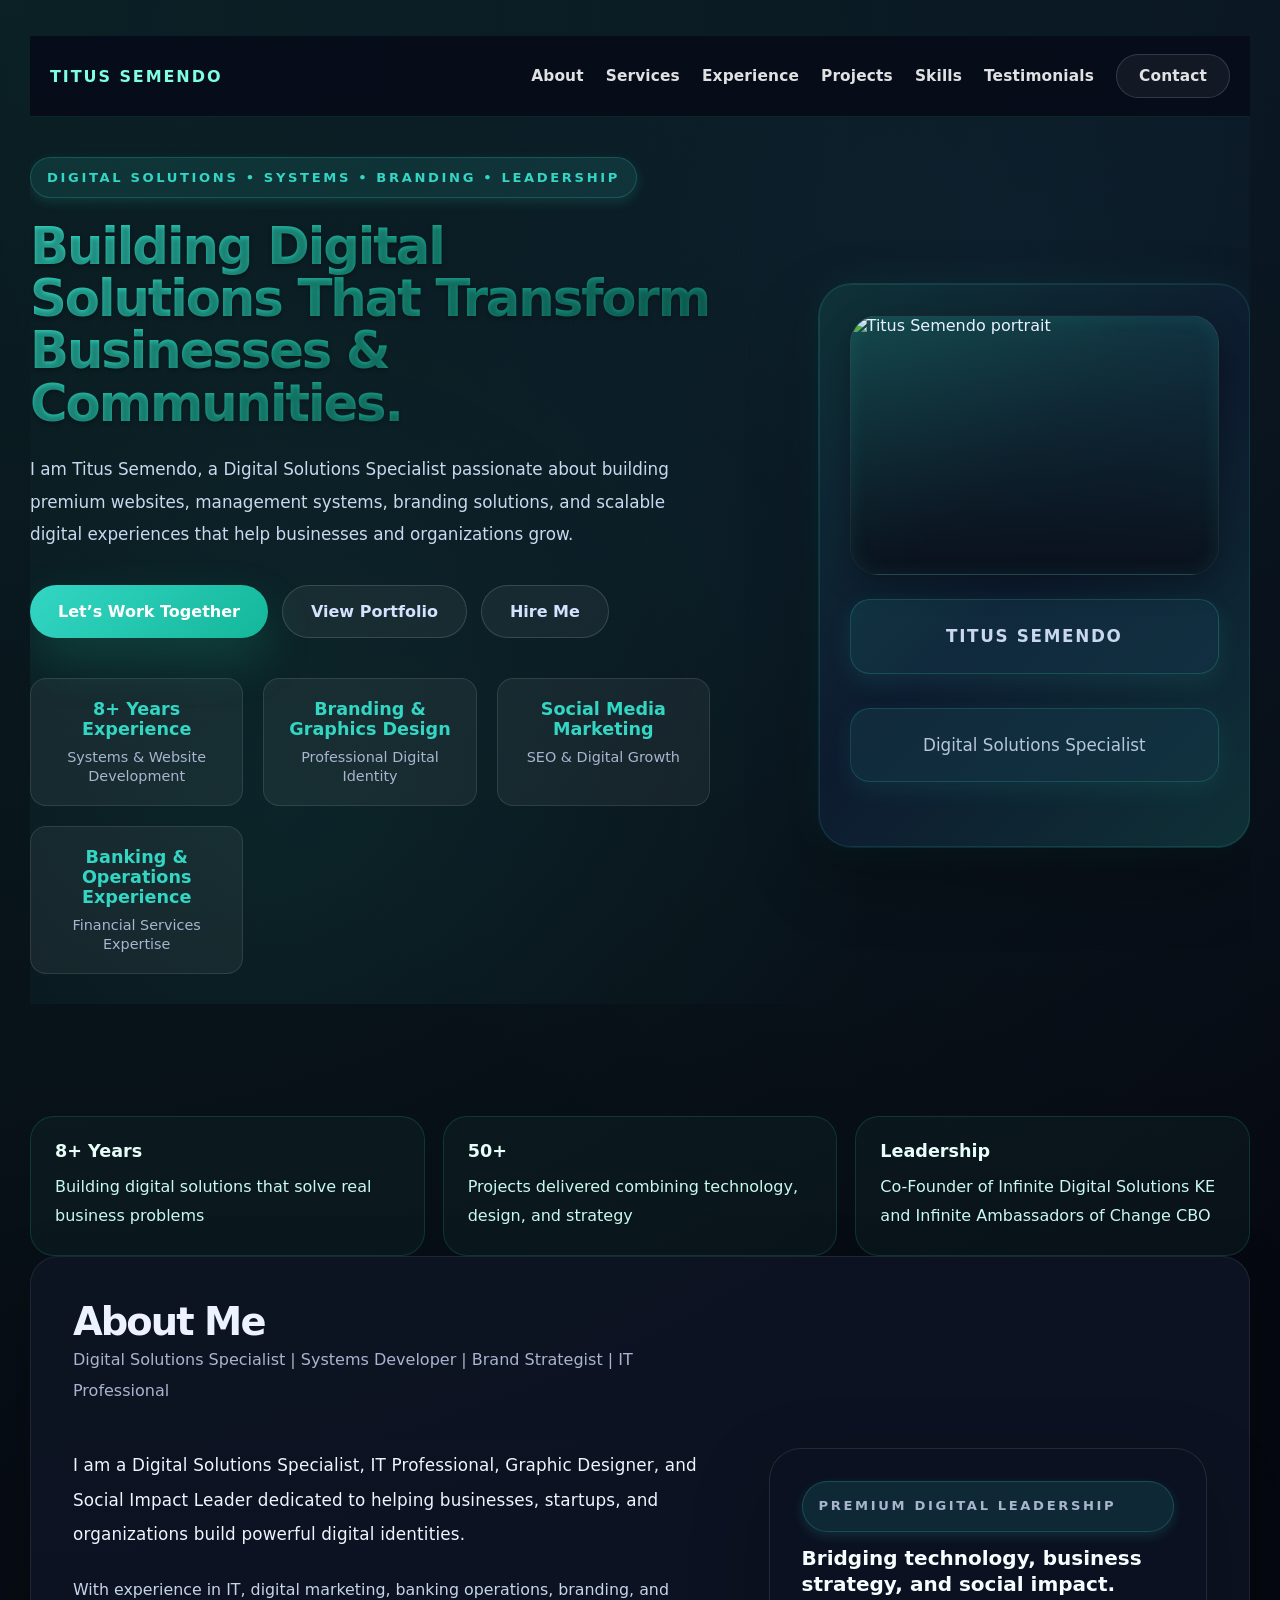
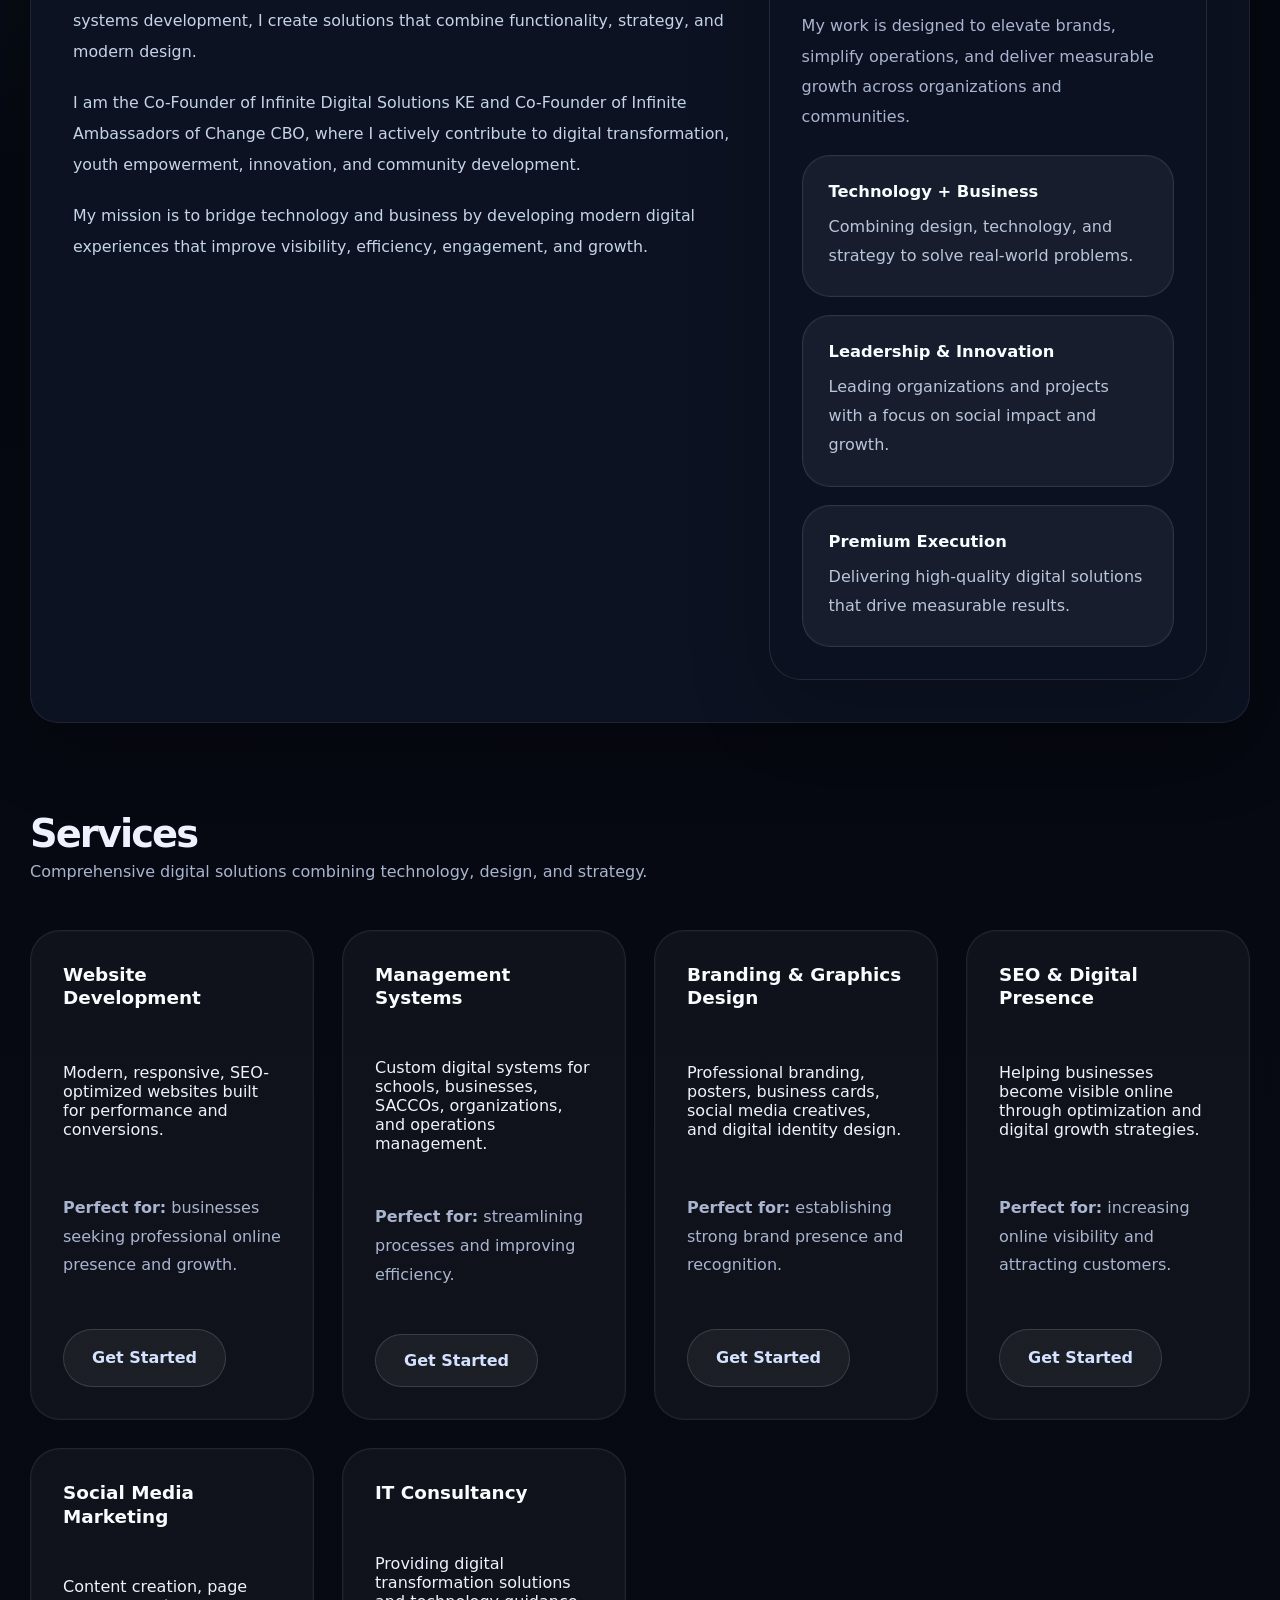
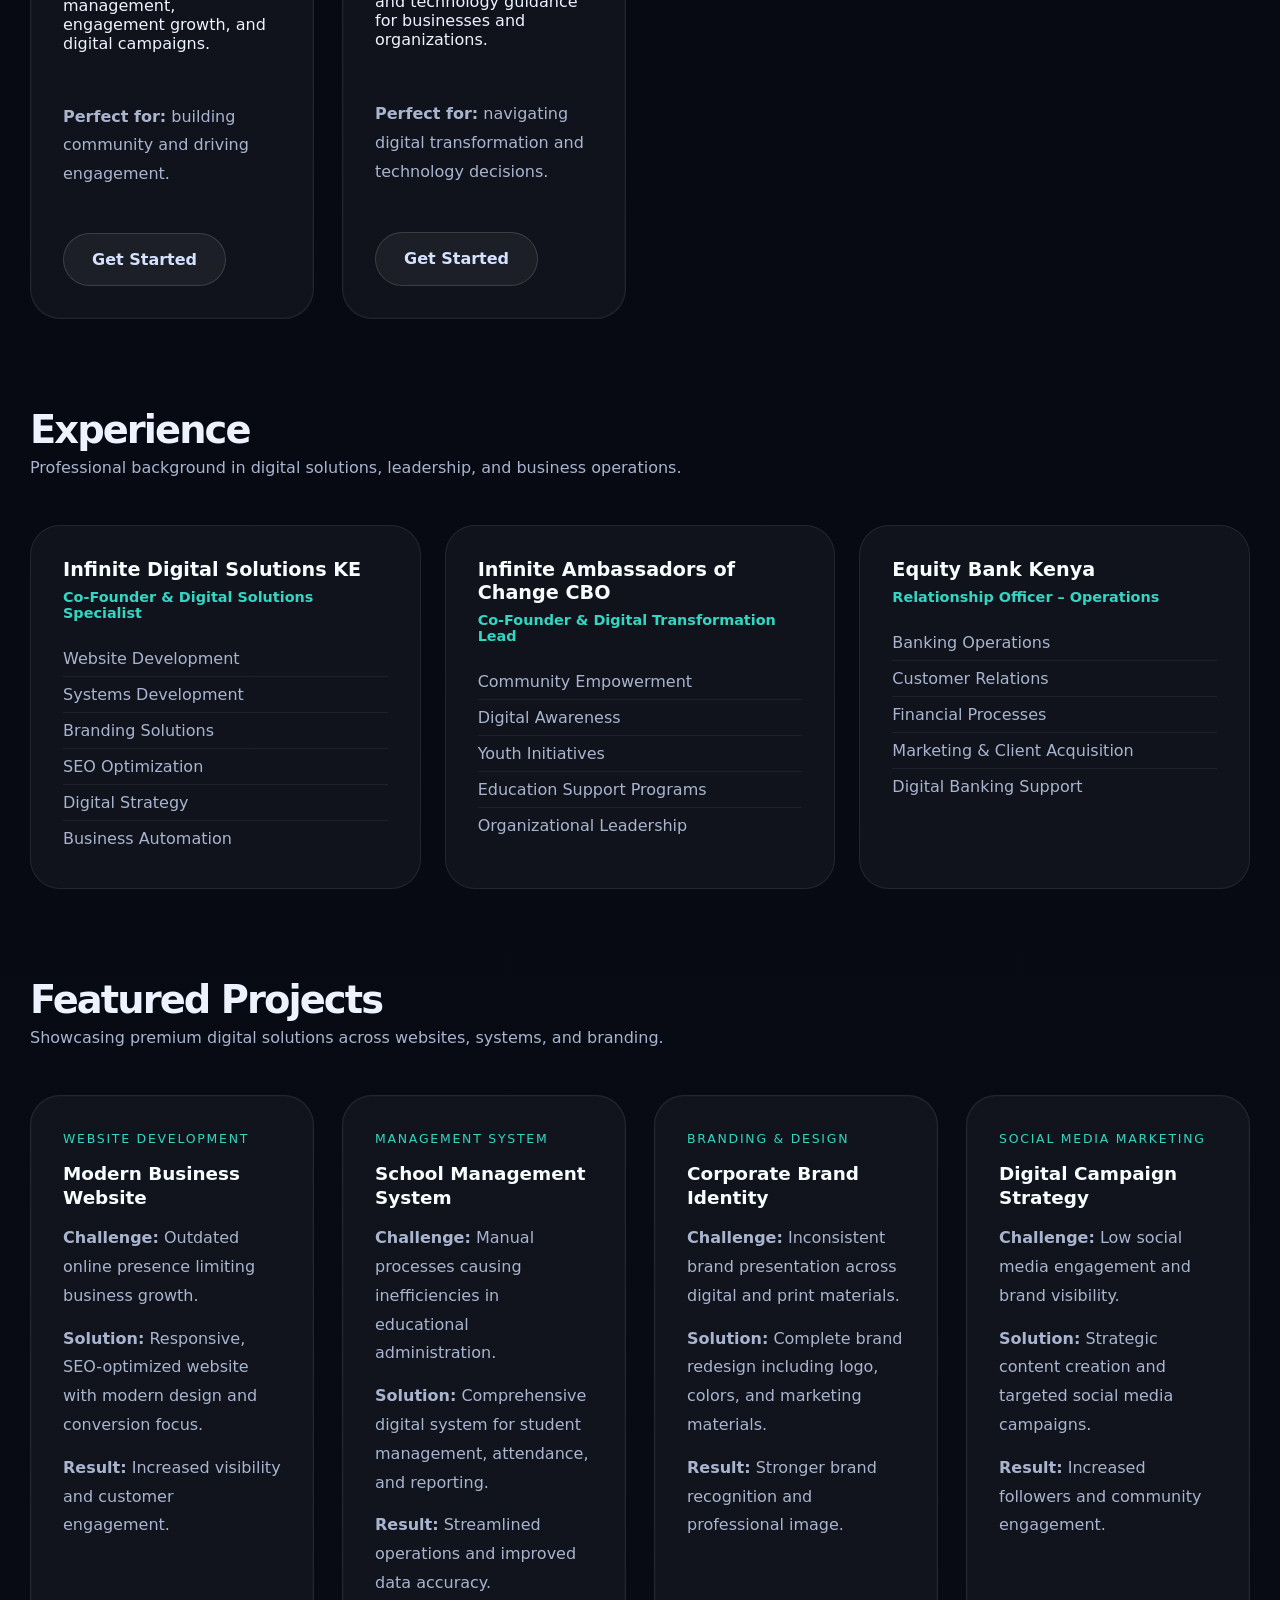
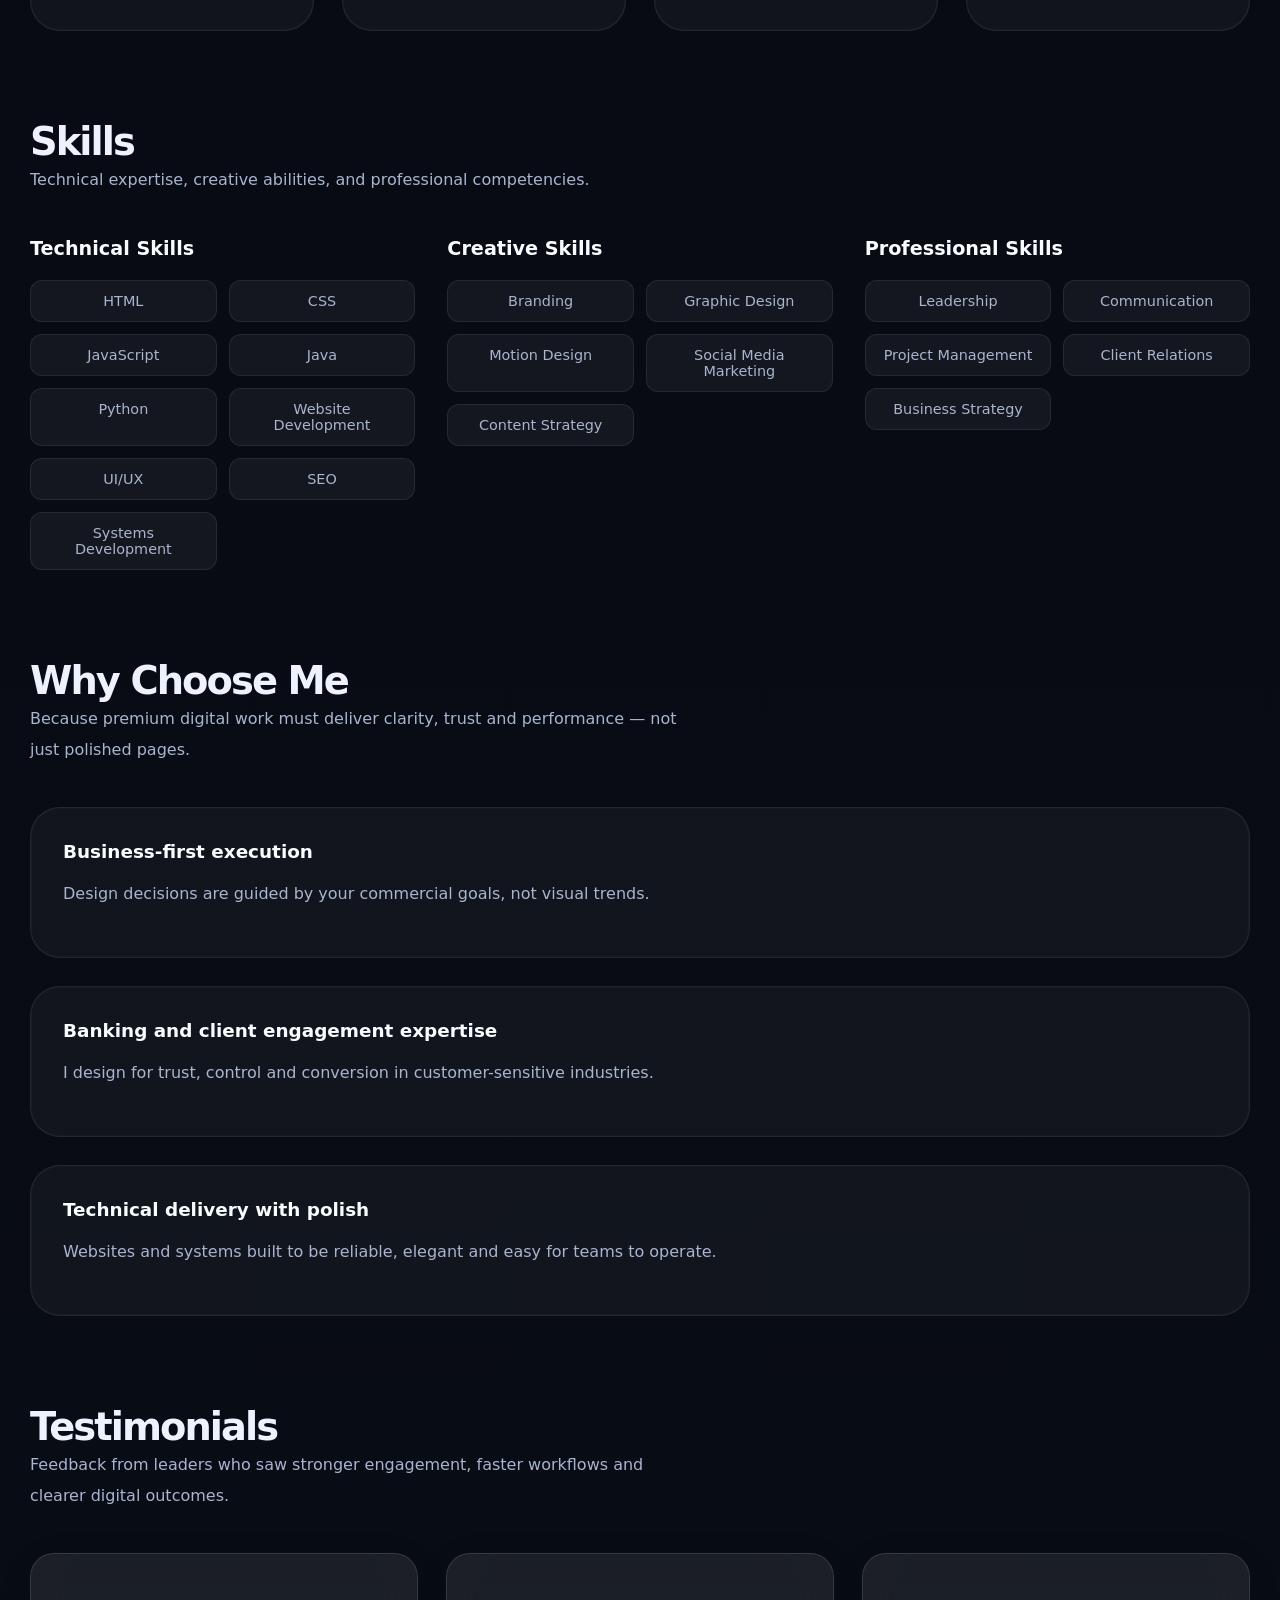
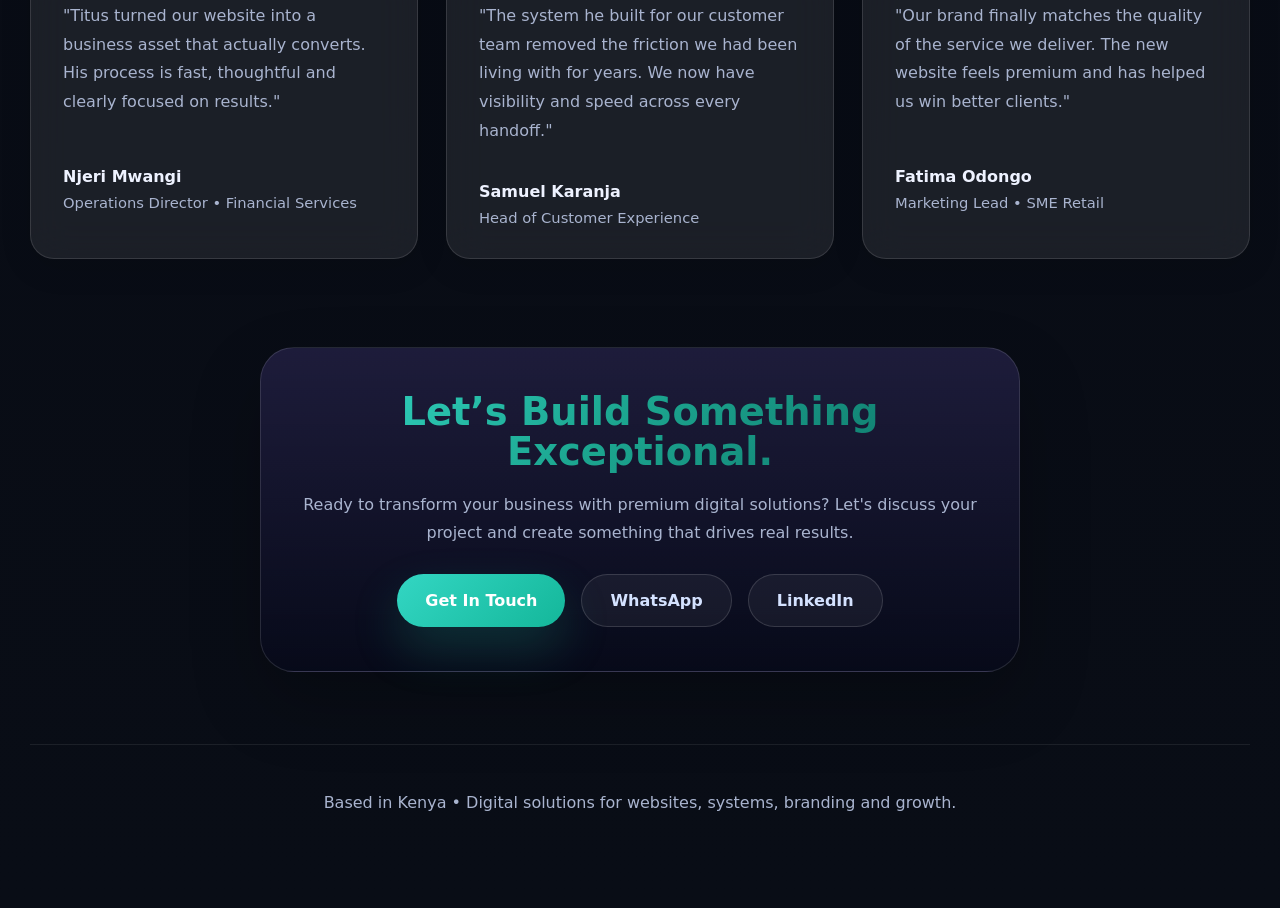
==== index.html @ 5ed30fdb "Add files via upload" ====
<!DOCTYPE html>
<html lang="en">
<head>
  <meta charset="UTF-8" />
  <meta name="viewport" content="width=device-width, initial-scale=1.0" />
  <title>Titus Semendo — Digital Solutions Specialist</title>
  <link rel="stylesheet" href="style.css" />
</head>
<body>
  <div class="page">
    <header class="site-header">
      <a class="brand" href="index.html">Titus Semendo</a>
      <button class="nav-toggle" aria-expanded="false" aria-label="Open navigation">
        <span></span>
        <span></span>
        <span></span> 
      </button>
      <nav class="site-nav" aria-label="Primary navigation">
        <a href="#about">About</a>
        <a href="#services">Services</a>
        <a href="#experience">Experience</a>
        <a href="#projects">Projects</a>
        <a href="#skills">Skills</a>
        <a href="#testimonials">Testimonials</a>
        <a class="btn btn-secondary nav-btn" href="#contact">Contact</a>
      </nav>
    </header>

    <main>
      <section class="hero" id="hero">
        <div class="hero-copy">
          <span class="eyebrow">DIGITAL SOLUTIONS • SYSTEMS • BRANDING • LEADERSHIP</span>
          <h1 class="gradient-text">Building Digital Solutions That Transform Businesses & Communities.</h1>
          <p>I am Titus Semendo, a Digital Solutions Specialist passionate about building premium websites, management systems, branding solutions, and scalable digital experiences that help businesses and organizations grow.</p>
          <div class="hero-actions">
            <a class="btn btn-primary" href="#contact">Let’s Work Together</a>
            <a class="btn btn-secondary" href="#projects">View Portfolio</a>
            <a class="btn btn-secondary" href="#services">Hire Me</a>
          </div>
          <div class="hero-highlights">
            <div class="highlight-item">
              <strong>8+ Years Experience</strong>
              <span>Systems & Website Development</span>
            </div>
            <div class="highlight-item">
              <strong>Branding & Graphics Design</strong>
              <span>Professional Digital Identity</span>
            </div>
            <div class="highlight-item">
              <strong>Social Media Marketing</strong>
              <span>SEO & Digital Growth</span>
            </div>
            <div class="highlight-item">
              <strong>Banking & Operations Experience</strong>
              <span>Financial Services Expertise</span>
            </div>
          </div>
        </div>

        <aside class="hero-panel">
          <div class="profile-frame">
            <img src="assets/profile.png" alt="Titus Semendo portrait" />
          </div>
          <div class="hero-panel-copy">
            <p class="trust-line large-name">TITUS SEMENDO</p>
            <p class="trust-line title-below">Digital Solutions Specialist</p>
          </div>
        </aside>
      </section>

      <section class="section trust-bar">
        <div class="trust-grid">
          <article class="trust-card">
            <strong>8+ Years</strong>
            <span>Building digital solutions that solve real business problems</span>
          </article>
          <article class="trust-card">
            <strong>50+</strong>
            <span>Projects delivered combining technology, design, and strategy</span>
          </article>
          <article class="trust-card">
            <strong>Leadership</strong>
            <span>Co-Founder of Infinite Digital Solutions KE and Infinite Ambassadors of Change CBO</span>
          </article>
        </div>
      </section>

      <section class="section panel" id="about">
        <div class="section-head">
          <div>
            <h2>About Me</h2>
            <p>Digital Solutions Specialist | Systems Developer | Brand Strategist | IT Professional</p>
          </div>
        </div>
        <div class="about-grid">
          <div class="about-copy">
            <p class="about-intro">I am a Digital Solutions Specialist, IT Professional, Graphic Designer, and Social Impact Leader dedicated to helping businesses, startups, and organizations build powerful digital identities.</p>
            <div class="about-body">
              <p>With experience in IT, digital marketing, banking operations, branding, and systems development, I create solutions that combine functionality, strategy, and modern design.</p>
              <p>I am the Co-Founder of Infinite Digital Solutions KE and Co-Founder of Infinite Ambassadors of Change CBO, where I actively contribute to digital transformation, youth empowerment, innovation, and community development.</p>
              <p>My mission is to bridge technology and business by developing modern digital experiences that improve visibility, efficiency, engagement, and growth.</p>
            </div>
          </div>
          <aside class="about-panel">
            <div class="about-panel-copy">
              <p class="eyebrow subdued">Premium Digital Leadership</p>
              <h3>Bridging technology, business strategy, and social impact.</h3>
              <p>My work is designed to elevate brands, simplify operations, and deliver measurable growth across organizations and communities.</p>
            </div>
            <div class="about-features">
              <article class="feature-card">
                <strong>Technology + Business</strong>
                <p>Combining design, technology, and strategy to solve real-world problems.</p>
              </article>
              <article class="feature-card">
                <strong>Leadership & Innovation</strong>
                <p>Leading organizations and projects with a focus on social impact and growth.</p>
              </article>
              <article class="feature-card">
                <strong>Premium Execution</strong>
                <p>Delivering high-quality digital solutions that drive measurable results.</p>
              </article>
            </div>
          </aside>
        </div>
      </section>

      <section class="section" id="services">
        <div class="section-head">
          <div>
            <h2>Services</h2>
            <p>Comprehensive digital solutions combining technology, design, and strategy.</p>
          </div>
        </div>
        <div class="cards-grid">
          <article class="service-card">
            <h3>Website Development</h3>
            <p>Modern, responsive, SEO-optimized websites built for performance and conversions.</p>
            <p class="service-outcome"><strong>Perfect for:</strong> businesses seeking professional online presence and growth.</p>
            <a class="btn btn-secondary service-btn" href="#contact">Get Started</a>
          </article>
          <article class="service-card">
            <h3>Management Systems</h3>
            <p>Custom digital systems for schools, businesses, SACCOs, organizations, and operations management.</p>
            <p class="service-outcome"><strong>Perfect for:</strong> streamlining processes and improving efficiency.</p>
            <a class="btn btn-secondary service-btn" href="#contact">Get Started</a>
          </article>
          <article class="service-card">
            <h3>Branding & Graphics Design</h3>
            <p>Professional branding, posters, business cards, social media creatives, and digital identity design.</p>
            <p class="service-outcome"><strong>Perfect for:</strong> establishing strong brand presence and recognition.</p>
            <a class="btn btn-secondary service-btn" href="#contact">Get Started</a>
          </article>
          <article class="service-card">
            <h3>SEO & Digital Presence</h3>
            <p>Helping businesses become visible online through optimization and digital growth strategies.</p>
            <p class="service-outcome"><strong>Perfect for:</strong> increasing online visibility and attracting customers.</p>
            <a class="btn btn-secondary service-btn" href="#contact">Get Started</a>
          </article>
          <article class="service-card">
            <h3>Social Media Marketing</h3>
            <p>Content creation, page management, engagement growth, and digital campaigns.</p>
            <p class="service-outcome"><strong>Perfect for:</strong> building community and driving engagement.</p>
            <a class="btn btn-secondary service-btn" href="#contact">Get Started</a>
          </article>
          <article class="service-card">
            <h3>IT Consultancy</h3>
            <p>Providing digital transformation solutions and technology guidance for businesses and organizations.</p>
            <p class="service-outcome"><strong>Perfect for:</strong> navigating digital transformation and technology decisions.</p>
            <a class="btn btn-secondary service-btn" href="#contact">Get Started</a>
          </article>
        </div>
      </section>

      <section class="section" id="experience">
        <div class="section-head">
          <div>
            <h2>Experience</h2>
            <p>Professional background in digital solutions, leadership, and business operations.</p>
          </div>
        </div>
        <div class="experience-grid">
          <article class="experience-card">
            <div class="experience-header">
              <h3>Infinite Digital Solutions KE</h3>
              <span class="experience-role">Co-Founder & Digital Solutions Specialist</span>
            </div>
            <ul class="experience-list">
              <li>Website Development</li>
              <li>Systems Development</li>
              <li>Branding Solutions</li>
              <li>SEO Optimization</li>
              <li>Digital Strategy</li>
              <li>Business Automation</li>
            </ul>
          </article>
          <article class="experience-card">
            <div class="experience-header">
              <h3>Infinite Ambassadors of Change CBO</h3>
              <span class="experience-role">Co-Founder & Digital Transformation Lead</span>
            </div>
            <ul class="experience-list">
              <li>Community Empowerment</li>
              <li>Digital Awareness</li>
              <li>Youth Initiatives</li>
              <li>Education Support Programs</li>
              <li>Organizational Leadership</li>
            </ul>
          </article>
          <article class="experience-card">
            <div class="experience-header">
              <h3>Equity Bank Kenya</h3>
              <span class="experience-role">Relationship Officer – Operations</span>
            </div>
            <ul class="experience-list">
              <li>Banking Operations</li>
              <li>Customer Relations</li>
              <li>Financial Processes</li>
              <li>Marketing & Client Acquisition</li>
              <li>Digital Banking Support</li>
            </ul>
          </article>
        </div>
      </section>

      <section class="section" id="projects">
        <div class="section-head">
          <div>
            <h2>Featured Projects</h2>
            <p>Showcasing premium digital solutions across websites, systems, and branding.</p>
          </div>
        </div>
        <div class="cards-grid project-grid">
          <article class="project-card">
            <span class="project-tag">Website Development</span>
            <h3>Modern Business Website</h3>
            <p><strong>Challenge:</strong> Outdated online presence limiting business growth.</p>
            <p><strong>Solution:</strong> Responsive, SEO-optimized website with modern design and conversion focus.</p>
            <p><strong>Result:</strong> Increased visibility and customer engagement.</p>
          </article>
          <article class="project-card">
            <span class="project-tag">Management System</span>
            <h3>School Management System</h3>
            <p><strong>Challenge:</strong> Manual processes causing inefficiencies in educational administration.</p>
            <p><strong>Solution:</strong> Comprehensive digital system for student management, attendance, and reporting.</p>
            <p><strong>Result:</strong> Streamlined operations and improved data accuracy.</p>
          </article>
          <article class="project-card">
            <span class="project-tag">Branding & Design</span>
            <h3>Corporate Brand Identity</h3>
            <p><strong>Challenge:</strong> Inconsistent brand presentation across digital and print materials.</p>
            <p><strong>Solution:</strong> Complete brand redesign including logo, colors, and marketing materials.</p>
            <p><strong>Result:</strong> Stronger brand recognition and professional image.</p>
          </article>
          <article class="project-card">
            <span class="project-tag">Social Media Marketing</span>
            <h3>Digital Campaign Strategy</h3>
            <p><strong>Challenge:</strong> Low social media engagement and brand visibility.</p>
            <p><strong>Solution:</strong> Strategic content creation and targeted social media campaigns.</p>
            <p><strong>Result:</strong> Increased followers and community engagement.</p>
          </article>
        </div>
      </section>

      <section class="section" id="skills">
        <div class="section-head">
          <div>
            <h2>Skills</h2>
            <p>Technical expertise, creative abilities, and professional competencies.</p>
          </div>
        </div>
        <div class="skills-grid">
          <div class="skills-category">
            <h3>Technical Skills</h3>
            <ul class="skills-list">
              <li>HTML</li>
              <li>CSS</li>
              <li>JavaScript</li>
              <li>Java</li>
              <li>Python</li>
              <li>Website Development</li>
              <li>UI/UX</li>
              <li>SEO</li>
              <li>Systems Development</li>
            </ul>
          </div>
          <div class="skills-category">
            <h3>Creative Skills</h3>
            <ul class="skills-list">
              <li>Branding</li>
              <li>Graphic Design</li>
              <li>Motion Design</li>
              <li>Social Media Marketing</li>
              <li>Content Strategy</li>
            </ul>
          </div>
          <div class="skills-category">
            <h3>Professional Skills</h3>
            <ul class="skills-list">
              <li>Leadership</li>
              <li>Communication</li>
              <li>Project Management</li>
              <li>Client Relations</li>
              <li>Business Strategy</li>
            </ul>
          </div>
        </div>
      </section>

      <section class="section" id="why">
        <div class="section-head">
          <div>
            <h2>Why Choose Me</h2>
            <p>Because premium digital work must deliver clarity, trust and performance — not just polished pages.</p>
          </div>
        </div>
        <div class="why-grid">
          <article class="why-card">
            <h3>Business-first execution</h3>
            <p>Design decisions are guided by your commercial goals, not visual trends.</p>
          </article>
          <article class="why-card">
            <h3>Banking and client engagement expertise</h3>
            <p>I design for trust, control and conversion in customer-sensitive industries.</p>
          </article>
          <article class="why-card">
            <h3>Technical delivery with polish</h3>
            <p>Websites and systems built to be reliable, elegant and easy for teams to operate.</p>
          </article>
        </div>
      </section>

      <section class="section" id="testimonials">
        <div class="section-head">
          <div>
            <h2>Testimonials</h2>
            <p>Feedback from leaders who saw stronger engagement, faster workflows and clearer digital outcomes.</p>
          </div>
        </div>
        <div class="cards-grid testimonials-grid">
          <article class="testimonial-card">
            <p>"Titus turned our website into a business asset that actually converts. His process is fast, thoughtful and clearly focused on results."</p>
            <div class="testimonial-author">
              <strong>Njeri Mwangi</strong>
              <span>Operations Director • Financial Services</span>
            </div>
          </article>
          <article class="testimonial-card">
            <p>"The system he built for our customer team removed the friction we had been living with for years. We now have visibility and speed across every handoff."</p>
            <div class="testimonial-author">
              <strong>Samuel Karanja</strong>
              <span>Head of Customer Experience</span>
            </div>
          </article>
          <article class="testimonial-card">
            <p>"Our brand finally matches the quality of the service we deliver. The new website feels premium and has helped us win better clients."</p>
            <div class="testimonial-author">
              <strong>Fatima Odongo</strong>
              <span>Marketing Lead • SME Retail</span>
            </div>
          </article>
        </div>
      </section>

      <section class="section contact-section" id="contact">
        <div class="cta-panel">
          <h2 class="gradient-text">Let’s Build Something Exceptional.</h2>
          <p>Ready to transform your business with premium digital solutions? Let's discuss your project and create something that drives real results.</p>
          <div class="cta-actions">
            <a class="btn btn-primary" href="mailto:hello@titussemendo.com?subject=Digital Solutions Inquiry">Get In Touch</a>
            <a class="btn btn-secondary" href="https://wa.me/254700000000">WhatsApp</a>
            <a class="btn btn-secondary" href="https://linkedin.com/in/titus-semendo">LinkedIn</a>
          </div>
        </div>
      </section>
    </main>

    <footer class="footer">
      <p>Based in Kenya • Digital solutions for websites, systems, branding and growth.</p>
    </footer>
  </div>

  <script src="script.js"></script>
</body>
</html>
---- style.css ----
:root {
  color-scheme: dark;
  --bg: #04080f;
  --bg-soft: #0b1220;
  --surface: rgba(16, 20, 38, 0.88);
  --surface-soft: rgba(255, 255, 255, 0.06);
  --surface-strong: rgba(10, 14, 28, 0.98);
  --text: #eef2ff;
  --muted: #a9b4cf;
  --muted-strong: #7b86a5;
  --accent: #33d6c3;
  --accent-soft: rgba(51, 214, 195, 0.16);
  --accent-strong: #0fa68d;
  --border: rgba(255, 255, 255, 0.08);
  --shadow: 0 30px 70px rgba(0, 0, 0, 0.22);
  --radius: 28px;
  --radius-sm: 18px;
  --space-xxs: 0.55rem;
  --space-xs: 0.75rem;
  --space-sm: 1rem;
  --space-md: 1.5rem;
  --space-lg: 2rem;
  --space-xl: 3rem;
  --space-xxl: 4.5rem;
  font-family: 'Inter', system-ui, -apple-system, BlinkMacSystemFont, 'Segoe UI', sans-serif;
  font-synthesis: none;
  text-rendering: optimizeLegibility;
}
* {
  box-sizing: border-box;
}
html {
  scroll-behavior: smooth;
}
body {
  margin: 0;
  min-height: 100vh;
  background: radial-gradient(circle at top left, rgba(51, 214, 195, 0.12), transparent 24%),
    radial-gradient(circle at top right, rgba(59, 136, 205, 0.08), transparent 18%),
    linear-gradient(180deg, #05070f 0%, #090d16 100%);
  color: var(--text);
}
img {
  max-width: 100%;
  display: block;
}
a {
  color: inherit;
  text-decoration: none;
}
button {
  font: inherit;
  border: none;
  background: none;
}
.page {
  width: min(1220px, calc(100% - 48px));
  margin: 0 auto;
  padding: 36px 0 80px;
}
.site-header {
  display: flex;
  justify-content: space-between;
  align-items: center;
  gap: 24px;
  padding: 18px 20px;
  position: sticky;
  top: 0;
  z-index: 20;
  background: rgba(7, 12, 26, 0.92);
  backdrop-filter: blur(24px);
  border-bottom: 1px solid rgba(40, 220, 170, 0.12);
}
.brand {
  font-size: 1rem;
  letter-spacing: 0.12em;
  text-transform: uppercase;
  color: #7fffe1;
  font-weight: 700;
}
.nav-toggle {
  display: none;
  width: 44px;
  height: 44px;
  border-radius: 16px;
  background: rgba(255, 255, 255, 0.05);
  border: 1px solid rgba(255, 255, 255, 0.1);
  cursor: pointer;
  align-items: center;
  justify-content: center;
  position: relative;
}
.nav-toggle span {
  display: block;
  width: 20px;
  height: 2px;
  border-radius: 999px;
  background: var(--text);
  position: absolute;
}
.nav-toggle span:nth-child(1) {
  top: 12px;
}
.nav-toggle span:nth-child(2) {
  top: 21px;
}
.nav-toggle span:nth-child(3) {
  top: 30px;
}
.site-nav {
  display: flex;
  align-items: center;
  flex-wrap: wrap;
  gap: 22px;
}
.site-nav a {
  color: rgba(255, 255, 255, 0.88);
  font-size: 0.96rem;
  font-weight: 600;
  letter-spacing: 0.01em;
  transition: color 0.25s ease, transform 0.25s ease;
}
.site-nav a:hover,
.site-nav .btn:hover {
  color: var(--accent);
  transform: translateY(-1px);
}
.site-nav .btn {
  padding: 12px 22px;
}
.nav-btn {
  background: rgba(51, 214, 195, 0.12);
  border-color: rgba(51, 214, 195, 0.24);
  color: #dff8f0;
}
.nav-btn:hover {
  background: rgba(51, 214, 195, 0.18);
}

.btn {
  display: inline-flex;
  align-items: center;
  gap: 10px;
  border-radius: 999px;
  padding: 16px 28px;
  font-weight: 600;
  font-size: 1rem;
  transition: all 0.3s cubic-bezier(0.4, 0, 0.2, 1);
  position: relative;
  overflow: hidden;
}
.btn::before {
  content: '';
  position: absolute;
  top: 0;
  left: -100%;
  width: 100%;
  height: 100%;
  background: linear-gradient(90deg, transparent, rgba(255, 255, 255, 0.2), transparent);
  transition: left 0.5s;
}
.btn:hover::before {
  left: 100%;
}
.btn:hover {
  transform: translateY(-2px);
  box-shadow: 0 25px 50px rgba(31, 180, 147, 0.3);
}
.btn-primary {
  background: linear-gradient(135deg, #33d6c3 0%, #14b79a 100%);
  color: #fff;
  box-shadow: 0 22px 48px rgba(31, 180, 147, 0.22);
  border: none;
}
.btn-secondary {
  background: rgba(255, 255, 255, 0.05);
  border: 1px solid rgba(255, 255, 255, 0.14);
  color: #d4e2ff;
}
.btn-secondary:hover {
  background: rgba(255, 255, 255, 0.08);
  border-color: rgba(51, 214, 195, 0.3);
  color: #f0f8ff;
}
.hero {
  display: grid;
  grid-template-columns: minmax(0, 1.6fr) minmax(280px, 0.92fr);
  gap: 2.4rem;
  align-items: center;
  padding: 40px 0 30px;
  position: relative;
  overflow: hidden;
}
.hero::before {
  content: '';
  position: absolute;
  top: 0;
  left: 0;
  right: 0;
  bottom: 0;
  background: radial-gradient(circle at 20% 80%, rgba(51, 214, 195, 0.08), transparent 50%),
              radial-gradient(circle at 80% 20%, rgba(59, 136, 205, 0.06), transparent 50%);
  pointer-events: none;
  z-index: -1;
}
.hero--small {
  padding-top: 46px;
}
.hero-copy {
  max-width: 680px;
}
.eyebrow {
  display: inline-flex;
  align-items: center;
  gap: 10px;
  color: var(--accent);
  background: rgba(51, 214, 195, 0.12);
  border: 1px solid rgba(51, 214, 195, 0.22);
  padding: 0.75rem 1rem;
  border-radius: 999px;
  text-transform: uppercase;
  letter-spacing: 0.2em;
  font-size: 0.82rem;
  font-weight: 700;
  box-shadow: 0 4px 12px rgba(51, 214, 195, 0.15);
}
.hero h1 {
  margin: 22px 0 24px;
  font-size: clamp(3rem, 4vw, 4.6rem);
  line-height: 1.02;
  max-width: 700px;
  color: #f8fdff;
  letter-spacing: -0.04em;
  font-weight: 800;
  text-shadow: 0 2px 4px rgba(0, 0, 0, 0.3);
}
.gradient-text {
  background: linear-gradient(135deg, #33d6c3 0%, #1ca690 45%, #0d7266 100%);
  -webkit-background-clip: text;
  -webkit-text-fill-color: transparent;
  background-clip: text;
  color: transparent;
}
.gradient-text-subtle {
  background: linear-gradient(135deg, #e4f8ff 0%, #afcde2 50%, #8c95ae 100%);
  -webkit-background-clip: text;
  -webkit-text-fill-color: transparent;
  background-clip: text;
  color: transparent;
}
.hero p {
  margin: 0 0 34px;
  max-width: 700px;
  color: #c9d8ee;
  line-height: 1.95;
  font-size: 1.05rem;
}
.hero-actions {
  display: flex;
  flex-wrap: wrap;
  gap: 14px;
}
.hero-highlights {
  display: grid;
  grid-template-columns: repeat(auto-fit, minmax(200px, 1fr));
  gap: 20px;
  margin-top: 40px;
}
.highlight-item {
  background: rgba(255, 255, 255, 0.05);
  border: 1px solid rgba(255, 255, 255, 0.1);
  border-radius: 16px;
  padding: 20px;
  text-align: center;
}
.highlight-item strong {
  display: block;
  font-size: 1.1rem;
  color: var(--accent);
  margin-bottom: 8px;
}
.highlight-item span {
  font-size: 0.9rem;
  color: var(--muted);
}
.hero-panel {
  padding: 30px;
  border-radius: 32px;
  background: rgba(8, 13, 25, 0.96);
  border: 1px solid rgba(51, 214, 195, 0.14);
  box-shadow: 0 30px 70px rgba(0, 0, 0, 0.26),
              0 0 40px rgba(51, 214, 195, 0.08);
  backdrop-filter: blur(20px);
  position: relative;
}
.hero-panel::before {
  content: '';
  position: absolute;
  top: -2px;
  left: -2px;
  right: -2px;
  bottom: -2px;
  border-radius: 34px;
  background: linear-gradient(135deg, rgba(51, 214, 195, 0.3), rgba(59, 136, 205, 0.2), rgba(51, 214, 195, 0.3));
  z-index: -1;
  opacity: 0.6;
}
.profile-frame {
  width: 100%;
  min-height: 260px;
  border-radius: 28px;
  overflow: hidden;
  border: 1px solid rgba(255, 255, 255, 0.08);
  background: linear-gradient(180deg, rgba(51, 214, 195, 0.12), rgba(10, 16, 28, 0.96));
  position: relative;
  box-shadow: inset 0 0 20px rgba(51, 214, 195, 0.1),
              0 10px 30px rgba(0, 0, 0, 0.3);
}
.profile-frame::after {
  content: '';
  position: absolute;
  top: 0;
  left: 0;
  right: 0;
  bottom: 0;
  background: linear-gradient(135deg, rgba(51, 214, 195, 0.05), transparent 50%);
  pointer-events: none;
}
.profile-frame img {
  width: 100%;
  height: 100%;
  object-fit: cover;
}
.hero-panel-copy {
  margin-top: 24px;
}
.trust-line {
  margin: 0;
  padding: 20px;
  border-radius: 20px;
  background: linear-gradient(135deg, rgba(51, 214, 195, 0.1), rgba(59, 136, 205, 0.08));
  border: 1px solid rgba(51, 214, 195, 0.2);
  color: #e8fff9;
  font-weight: 600;
  line-height: 1.6;
  text-align: center;
  box-shadow: 0 8px 24px rgba(51, 214, 195, 0.1);
}
.large-name {
  font-size: 1.4em;
  font-weight: 700;
  margin-bottom: 8px;
  letter-spacing: 0.1em;
}
.title-below {
  font-size: 0.9em;
  font-weight: 500;
  margin-top: 0;
  opacity: 0.9;
}
.hero-stat-grid {
  display: grid;
  gap: 16px;
}
.hero-stat {
  padding: 18px 20px;
  border-radius: 22px;
  background: rgba(255, 255, 255, 0.04);
  border: 1px solid rgba(255, 255, 255, 0.08);
}
.hero-stat strong {
  display: block;
  margin-bottom: 10px;
  font-size: 1.05rem;
  color: #f8fdff;
}
.hero-stat span {
  color: #a9b4cf;
  font-size: 0.95rem;
  line-height: 1.7;
}
.section {
  padding-top: 88px;
}
.panel {
  background: rgba(14, 20, 35, 0.92);
  border: 1px solid rgba(255, 255, 255, 0.08);
  border-radius: var(--radius);
  padding: 42px;
  box-shadow: var(--shadow);
}
.section-head {
  display: grid;
  gap: 16px;
  margin-bottom: 42px;
}
.section-head h2 {
  margin: 0;
  font-size: clamp(2.2rem, 3vw, 3rem);
  letter-spacing: -0.05em;
}
.section-head p {
  margin: 0;
  max-width: 660px;
  color: var(--muted);
  font-size: 1rem;
  line-height: 1.95;
}
.about-grid,
.cards-grid,
.why-grid,
.testimonials-grid,
.project-grid {
  display: grid;
  gap: 28px;
}
.about-grid {
  grid-template-columns: minmax(0, 1.5fr) minmax(320px, 1fr);
  align-items: start;
  gap: 38px;
}
.about-copy {
  display: grid;
  gap: 24px;
}
.about-intro {
  margin: 0;
  color: #eff5ff;
  line-height: 2.05;
  font-size: 1.05rem;
  letter-spacing: 0.01em;
}
.about-body p {
  margin: 0 0 20px;
  color: #c6d4e8;
  line-height: 1.95;
  font-size: 0.99rem;
}
.about-panel {
  display: grid;
  gap: 22px;
  padding: 32px;
  border-radius: 32px;
  background: rgba(12, 18, 34, 0.96);
  border: 1px solid rgba(255, 255, 255, 0.1);
  box-shadow: 0 28px 80px rgba(0, 0, 0, 0.22);
}
.about-panel-copy {
  display: grid;
  gap: 14px;
}
.about-panel-copy h3 {
  margin: 0;
  font-size: 1.25rem;
  line-height: 1.28;
  color: #f8fdff;
}
.about-panel-copy p {
  margin: 0;
  color: var(--muted);
  line-height: 1.9;
}
.about-features {
  display: grid;
  gap: 18px;
}
.feature-card {
  padding: 26px;
  border-radius: 28px;
  background: rgba(255, 255, 255, 0.05);
  border: 1px solid rgba(255, 255, 255, 0.1);
  box-shadow: inset 0 0 0 1px rgba(255, 255, 255, 0.02);
}
.feature-card strong {
  display: block;
  margin-bottom: 12px;
  font-size: 1.02rem;
  color: #f8fdff;
}
.feature-card p {
  margin: 0;
  color: #b9c5da;
  line-height: 1.8;
}
.cards-grid {
  grid-template-columns: repeat(auto-fit, minmax(280px, 1fr));
}
.trust-grid {
  display: grid;
  grid-template-columns: repeat(auto-fit, minmax(220px, 1fr));
  gap: 18px;
  margin: 24px 0 0;
}
.trust-card {
  padding: 24px;
  border-radius: 24px;
  background: rgba(35, 95, 83, 0.12);
  border: 1px solid rgba(34, 199, 156, 0.18);
}
.trust-card strong {
  display: block;
  font-size: 1.1rem;
  margin-bottom: 12px;
  color: #e8fff9;
}
.trust-card span {
  display: block;
  color: #c9f9ee;
  line-height: 1.8;
}
.service-card,
.project-card,
.why-card,
.testimonial-card {
  padding: 32px;
  border-radius: 30px;
  background: rgba(255, 255, 255, 0.04);
  border: 1px solid rgba(255, 255, 255, 0.08);
  box-shadow: inset 0 0 0 1px rgba(255, 255, 255, 0.02);
  transition: transform 0.28s ease, box-shadow 0.28s ease, border-color 0.28s ease;
}
.service-card:hover,
.project-card:hover,
.why-card:hover,
.testimonial-card:hover {
  transform: translateY(-4px);
  box-shadow: 0 30px 60px rgba(0, 0, 0, 0.16);
  border-color: rgba(255, 255, 255, 0.14);
}
.service-card {
  display: grid;
  gap: 18px;
}
.service-outcome,
.project-card p,
.why-card p,
.testimonial-card p {
  color: var(--muted);
  line-height: 1.8;
}
.service-btn {
  width: fit-content;
  margin-top: 10px;
}
.project-tag {
  display: inline-flex;
  font-size: 0.78rem;
  letter-spacing: 0.14em;
  text-transform: uppercase;
  color: var(--accent);
  margin-bottom: 16px;
}
.project-card h3,
.why-card h3,
.service-card h3,
.testimonial-card h3 {
  margin: 0 0 14px;
  font-size: 1.15rem;
  line-height: 1.3;
  color: #f8fdff;
}
.project-card p {
  margin: 14px 0 0;
}
.experience-grid {
  display: grid;
  grid-template-columns: repeat(auto-fit, minmax(320px, 1fr));
  gap: 24px;
}
.experience-card {
  padding: 32px;
  border-radius: 30px;
  background: rgba(255, 255, 255, 0.04);
  border: 1px solid rgba(255, 255, 255, 0.08);
  transition: transform 0.28s ease, box-shadow 0.28s ease, border-color 0.28s ease;
}
.experience-card:hover {
  transform: translateY(-4px);
  box-shadow: 0 30px 60px rgba(0, 0, 0, 0.16);
  border-color: rgba(255, 255, 255, 0.14);
}
.experience-header {
  margin-bottom: 20px;
}
.experience-header h3 {
  margin: 0 0 8px;
  font-size: 1.2rem;
  color: #f8fdff;
}
.experience-role {
  display: block;
  color: var(--accent);
  font-size: 0.9rem;
  font-weight: 600;
}
.experience-list {
  list-style: none;
  padding: 0;
  margin: 0;
}
.experience-list li {
  padding: 8px 0;
  border-bottom: 1px solid rgba(255, 255, 255, 0.06);
  color: var(--muted);
}
.experience-list li:last-child {
  border-bottom: none;
}
.skills-grid {
  display: grid;
  grid-template-columns: repeat(auto-fit, minmax(250px, 1fr));
  gap: 32px;
}
.skills-category h3 {
  margin: 0 0 20px;
  font-size: 1.2rem;
  color: #f8fdff;
}
.skills-list {
  list-style: none;
  padding: 0;
  margin: 0;
  display: grid;
  grid-template-columns: 1fr 1fr;
  gap: 12px;
}
.skills-list li {
  padding: 12px 16px;
  background: rgba(255, 255, 255, 0.05);
  border: 1px solid rgba(255, 255, 255, 0.08);
  border-radius: 12px;
  color: var(--muted);
  font-size: 0.9rem;
  text-align: center;
  transition: all 0.25s ease;
}
.skills-list li:hover {
  background: rgba(51, 214, 195, 0.1);
  border-color: rgba(51, 214, 195, 0.3);
  color: #e8fff9;
}

.testimonials-grid {
  grid-template-columns: repeat(3, minmax(0, 1fr));
}
.testimonial-card {
  display: grid;
  gap: 20px;
  background: rgba(255, 255, 255, 0.08);
  backdrop-filter: blur(20px);
  border: 1px solid rgba(255, 255, 255, 0.12);
  border-radius: 24px;
  padding: 32px;
  box-shadow: 0 8px 32px rgba(0, 0, 0, 0.12);
}
.testimonial-author {
  color: var(--text);
}
.testimonial-author span {
  display: block;
  margin-top: 8px;
  color: var(--muted);
  font-size: 0.92rem;
}
.cta-panel {
  max-width: 760px;
  margin: 0 auto;
  padding: 44px 38px;
  border-radius: 34px;
  background: linear-gradient(180deg, rgba(140, 112, 255, 0.16), rgba(7, 10, 26, 0.9));
  border: 1px solid rgba(255, 255, 255, 0.12);
  box-shadow: var(--shadow);
  text-align: center;
}
.cta-panel h2 {
  margin: 0 0 18px;
  font-size: clamp(2rem, 3vw, 2.6rem);
  line-height: 1.05;
}
.cta-panel p {
  margin: 0 0 26px;
  color: var(--muted);
  line-height: 1.8;
}
.cta-actions {
  display: inline-flex;
  flex-wrap: wrap;
  justify-content: center;
  gap: 16px;
}
.footer {
  margin-top: 72px;
  padding-top: 32px;
  border-top: 1px solid rgba(255, 255, 255, 0.08);
  text-align: center;
  color: var(--muted);
}
@media (max-width: 1024px) {
  .hero {
    grid-template-columns: 1fr;
  }
  .about-grid,
  .cards-grid,
  .why-grid,
  .testimonials-grid,
  .project-grid {
    grid-template-columns: 1fr;
  }
}
@media (max-width: 900px) {
  .site-header {
    position: relative;
  }
  .nav-toggle {
    display: flex;
  }
  .site-nav {
    position: absolute;
    top: calc(100% + 14px);
    right: 0;
    width: min(320px, 95vw);
    flex-direction: column;
    align-items: flex-start;
    padding: 22px;
    background: rgba(8, 10, 20, 0.98);
    border: 1px solid rgba(255, 255, 255, 0.12);
    border-radius: 24px;
    opacity: 0;
    visibility: hidden;
    transform: translateY(-8px);
    transition: opacity 0.26s ease, transform 0.26s ease, visibility 0.26s ease;
    pointer-events: none;
  }
  .site-nav.open {
    opacity: 1;
    visibility: visible;
    transform: translateY(0);
    pointer-events: auto;
  }
  .site-nav a {
    width: 100%;
    padding: 12px 0;
  }
  .nav-btn {
    width: 100%;
  }
}
@media (max-width: 680px) {
  .page {
    padding: 22px 0 60px;
  }
  .hero h1 {
    font-size: 2.7rem;
  }
  .hero-panel {
    padding: 26px;
  }
}
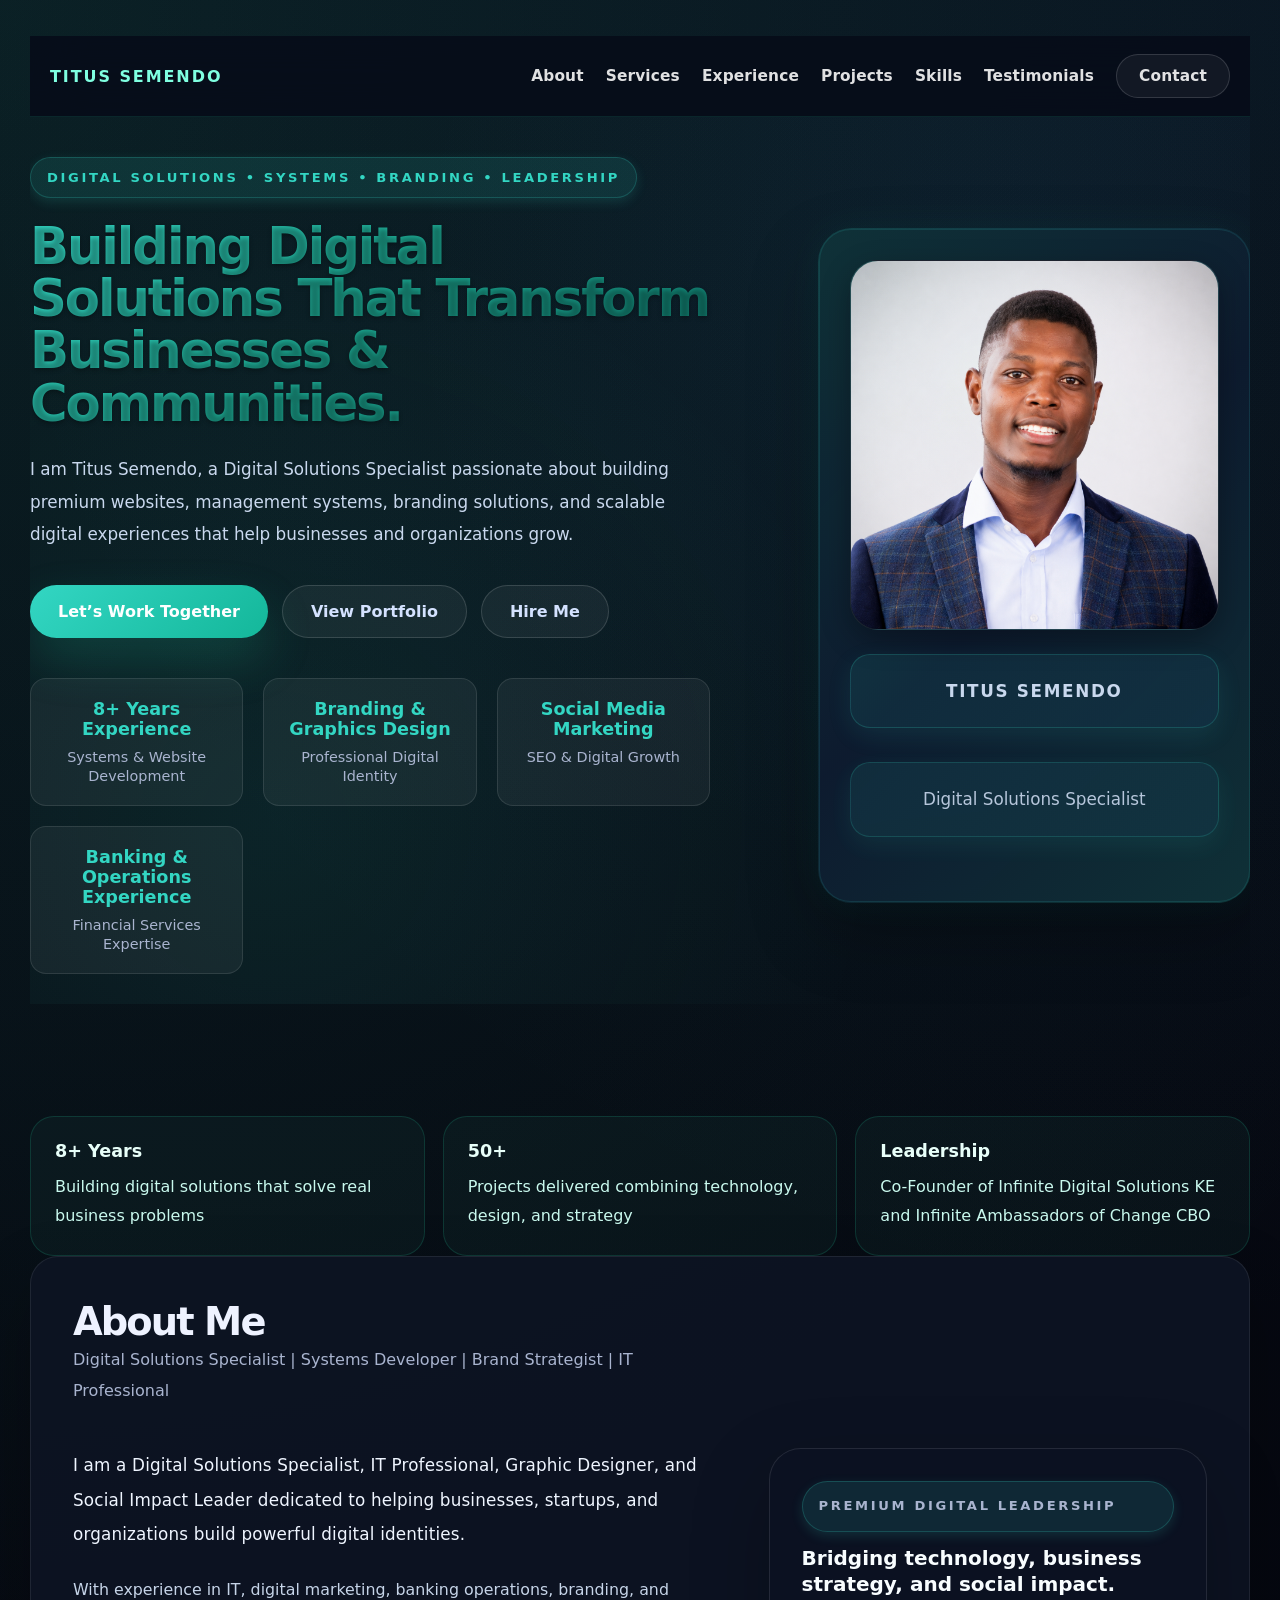
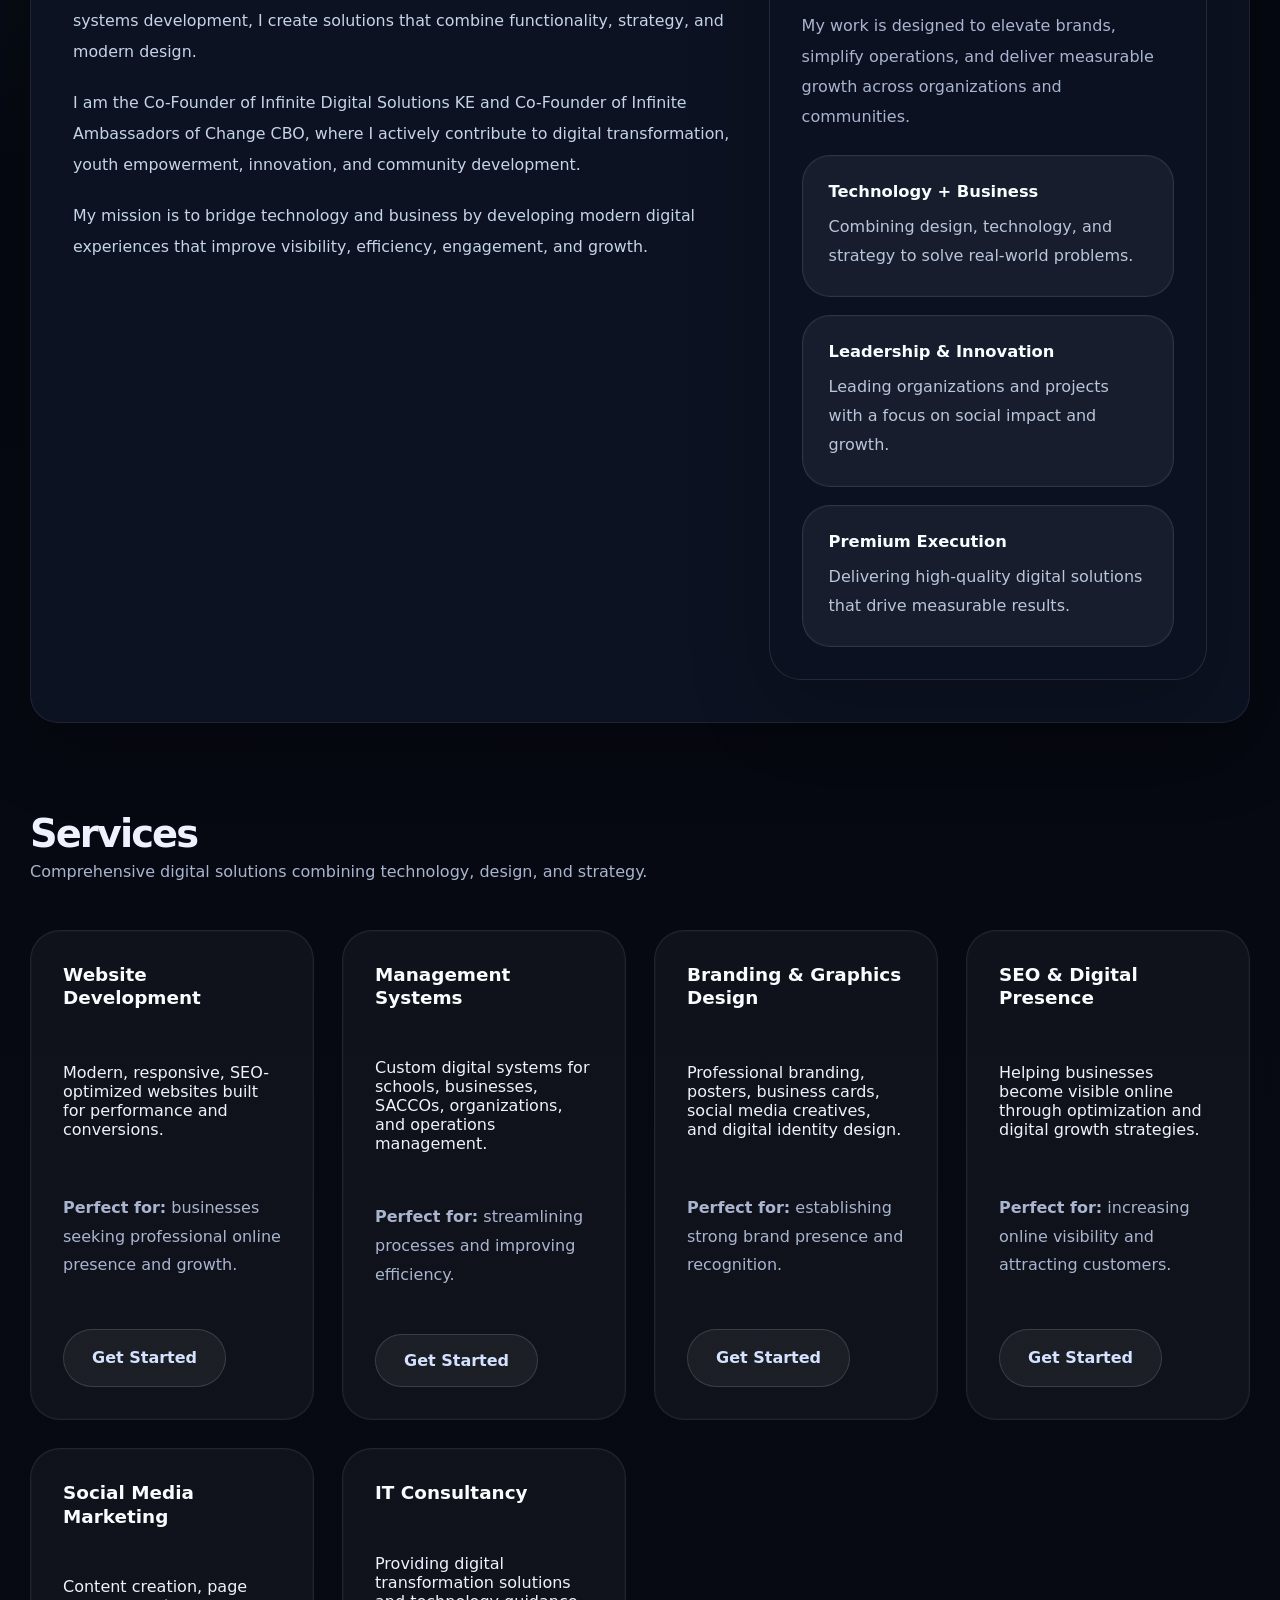
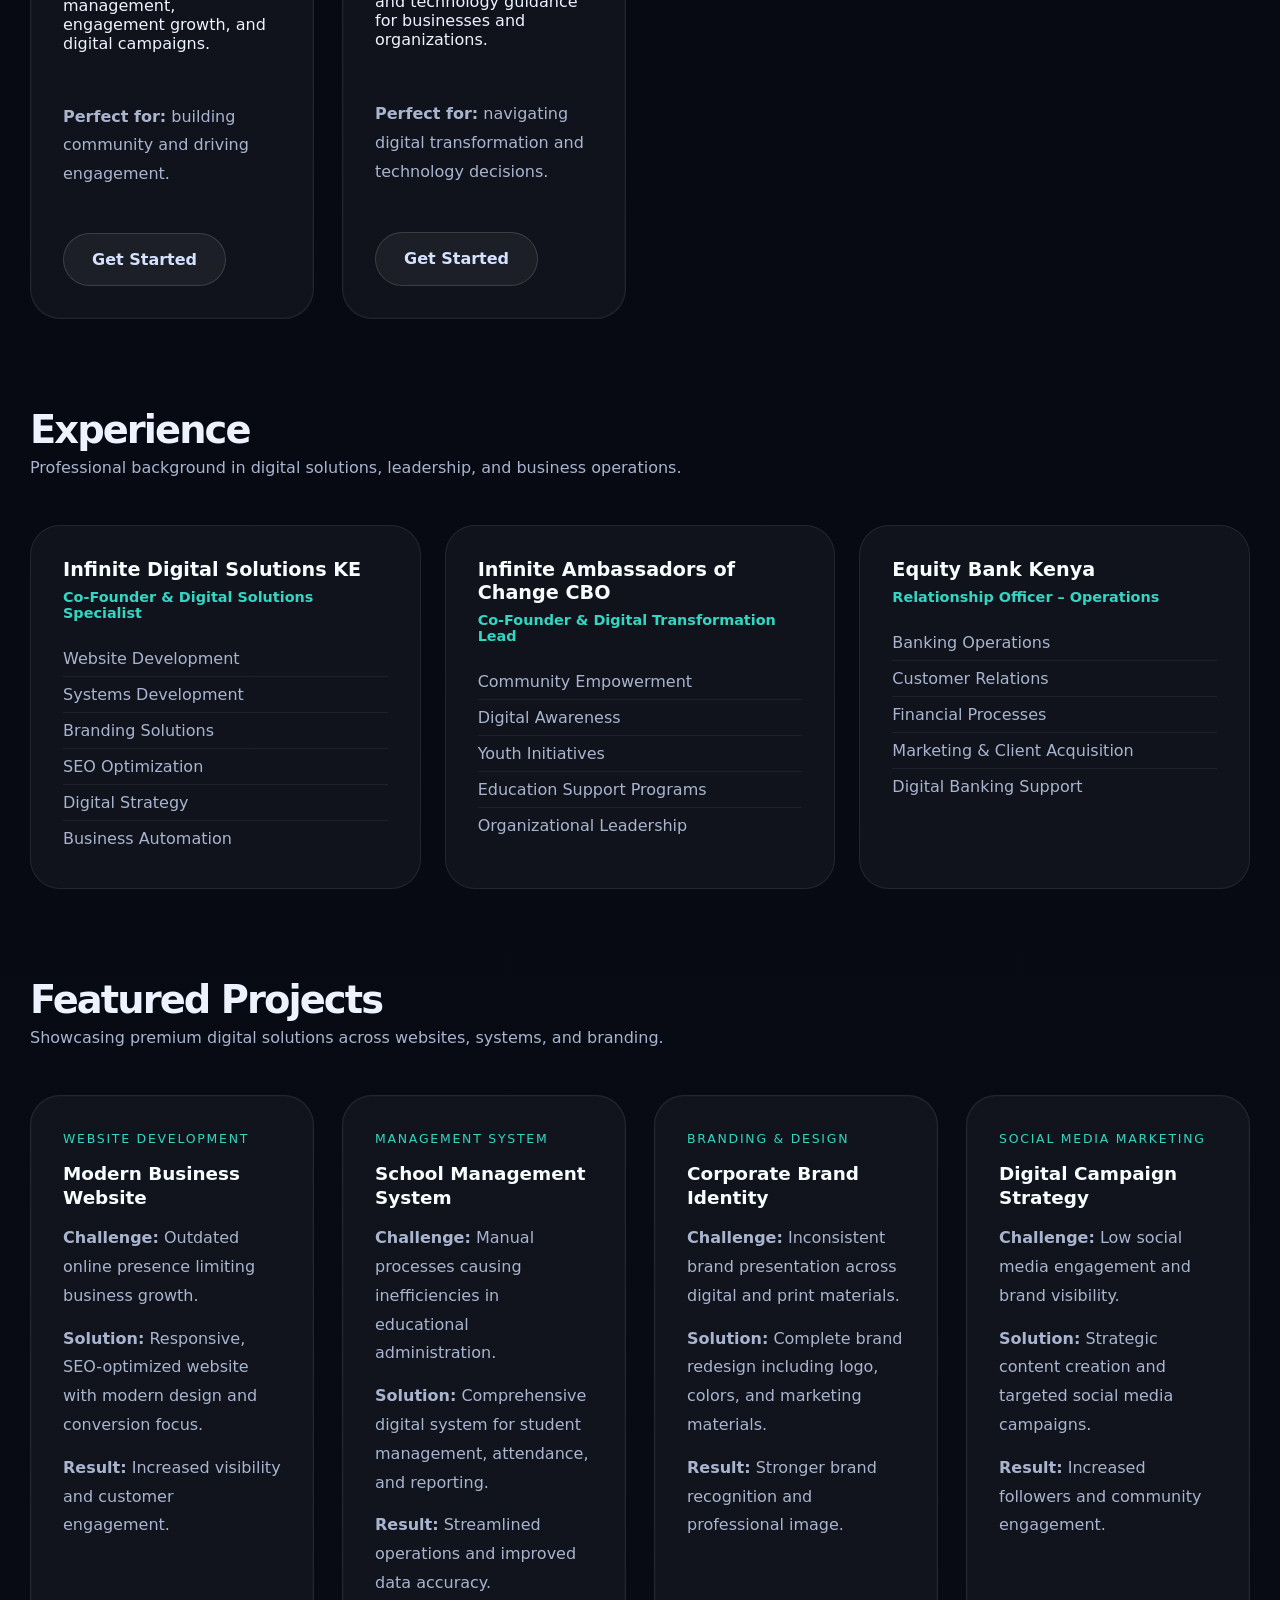
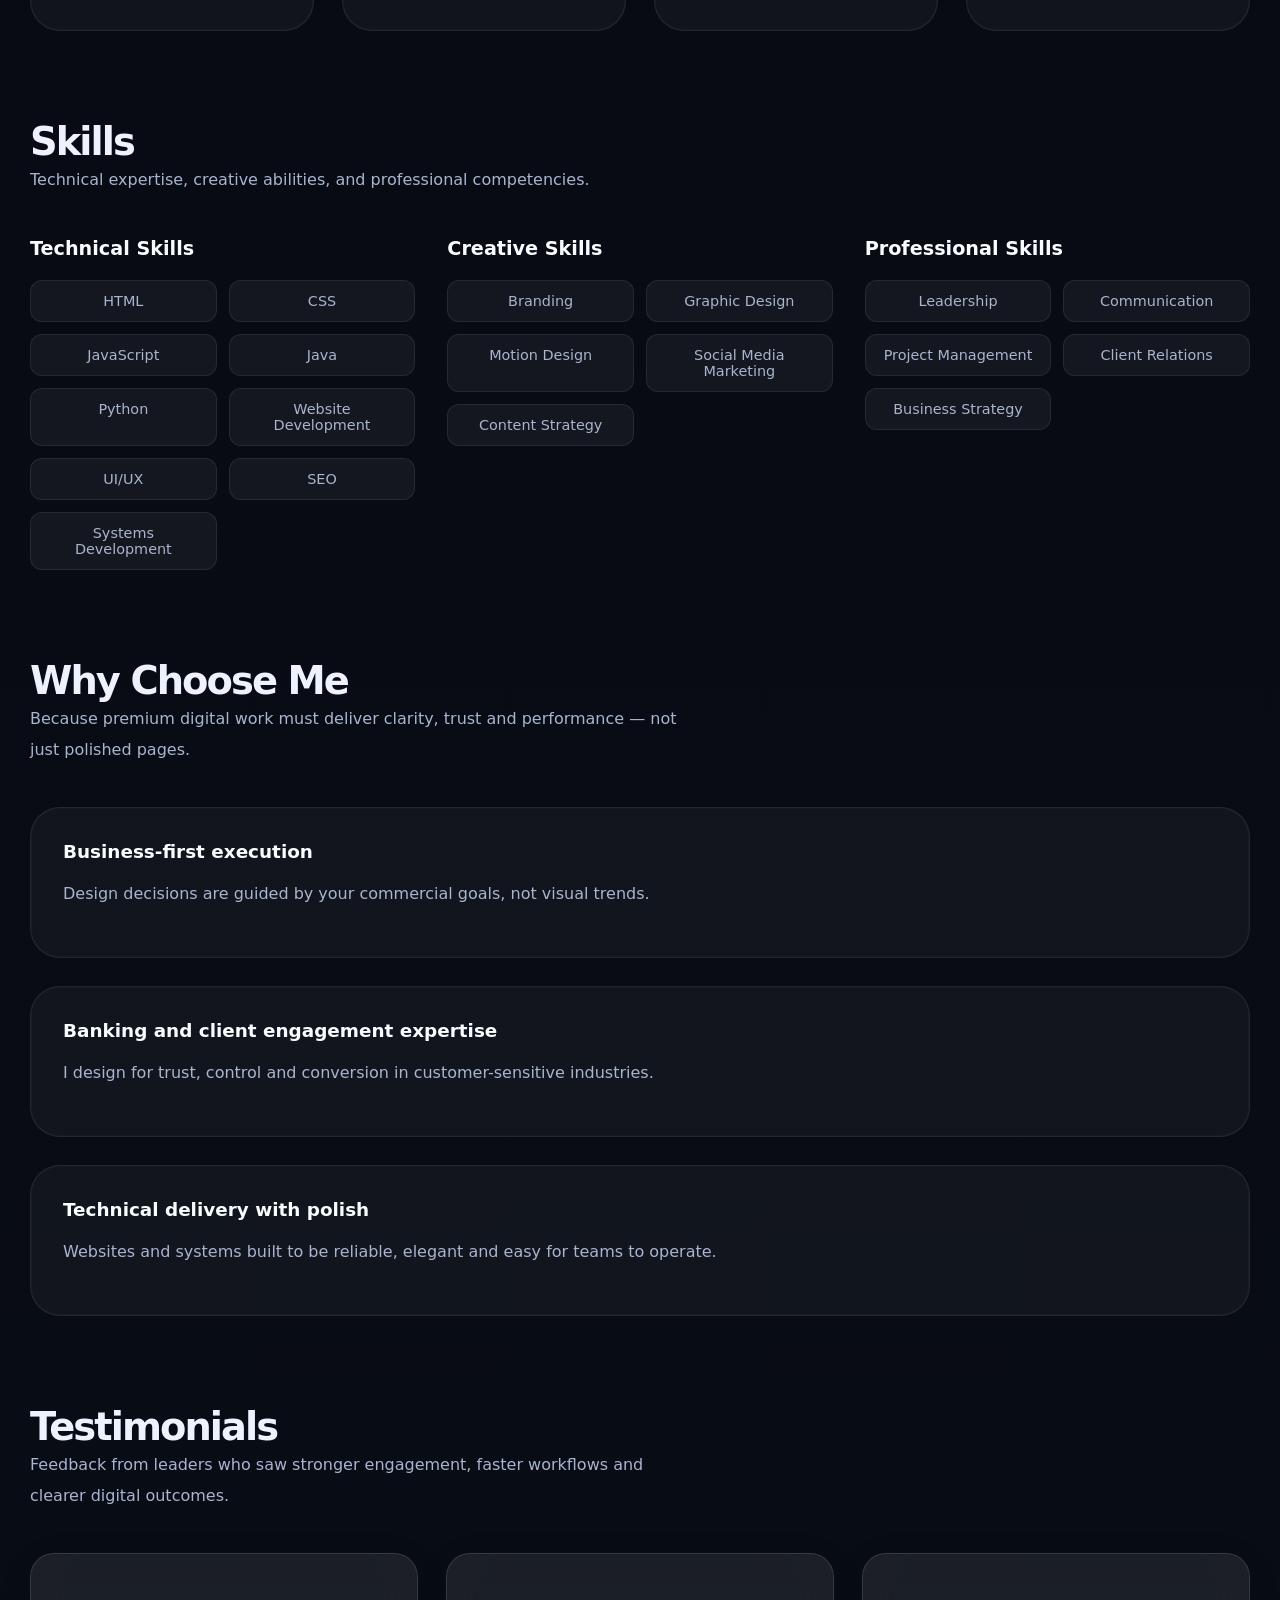
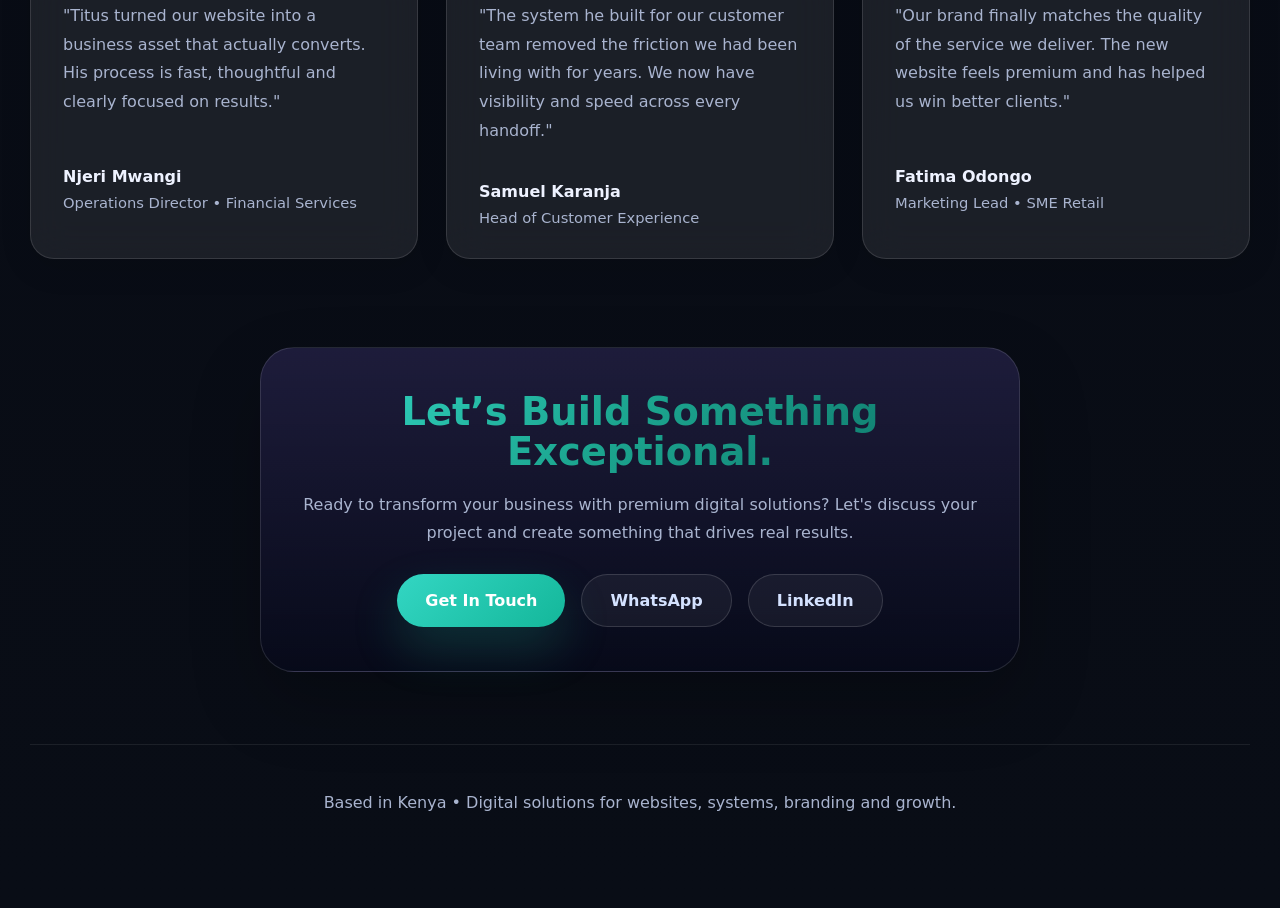
==== commit c1c29e57: "Add files via upload" ====
--- a/index.html
+++ b/index.html
@@ -59,7 +59,7 @@
 
         <aside class="hero-panel">
           <div class="profile-frame">
-            <img src="assets/profile.png" alt="Titus Semendo portrait" />
+            <img src="profile.png" alt="Titus Semendo portrait" />
           </div>
           <div class="hero-panel-copy">
             <p class="trust-line large-name">TITUS SEMENDO</p>
